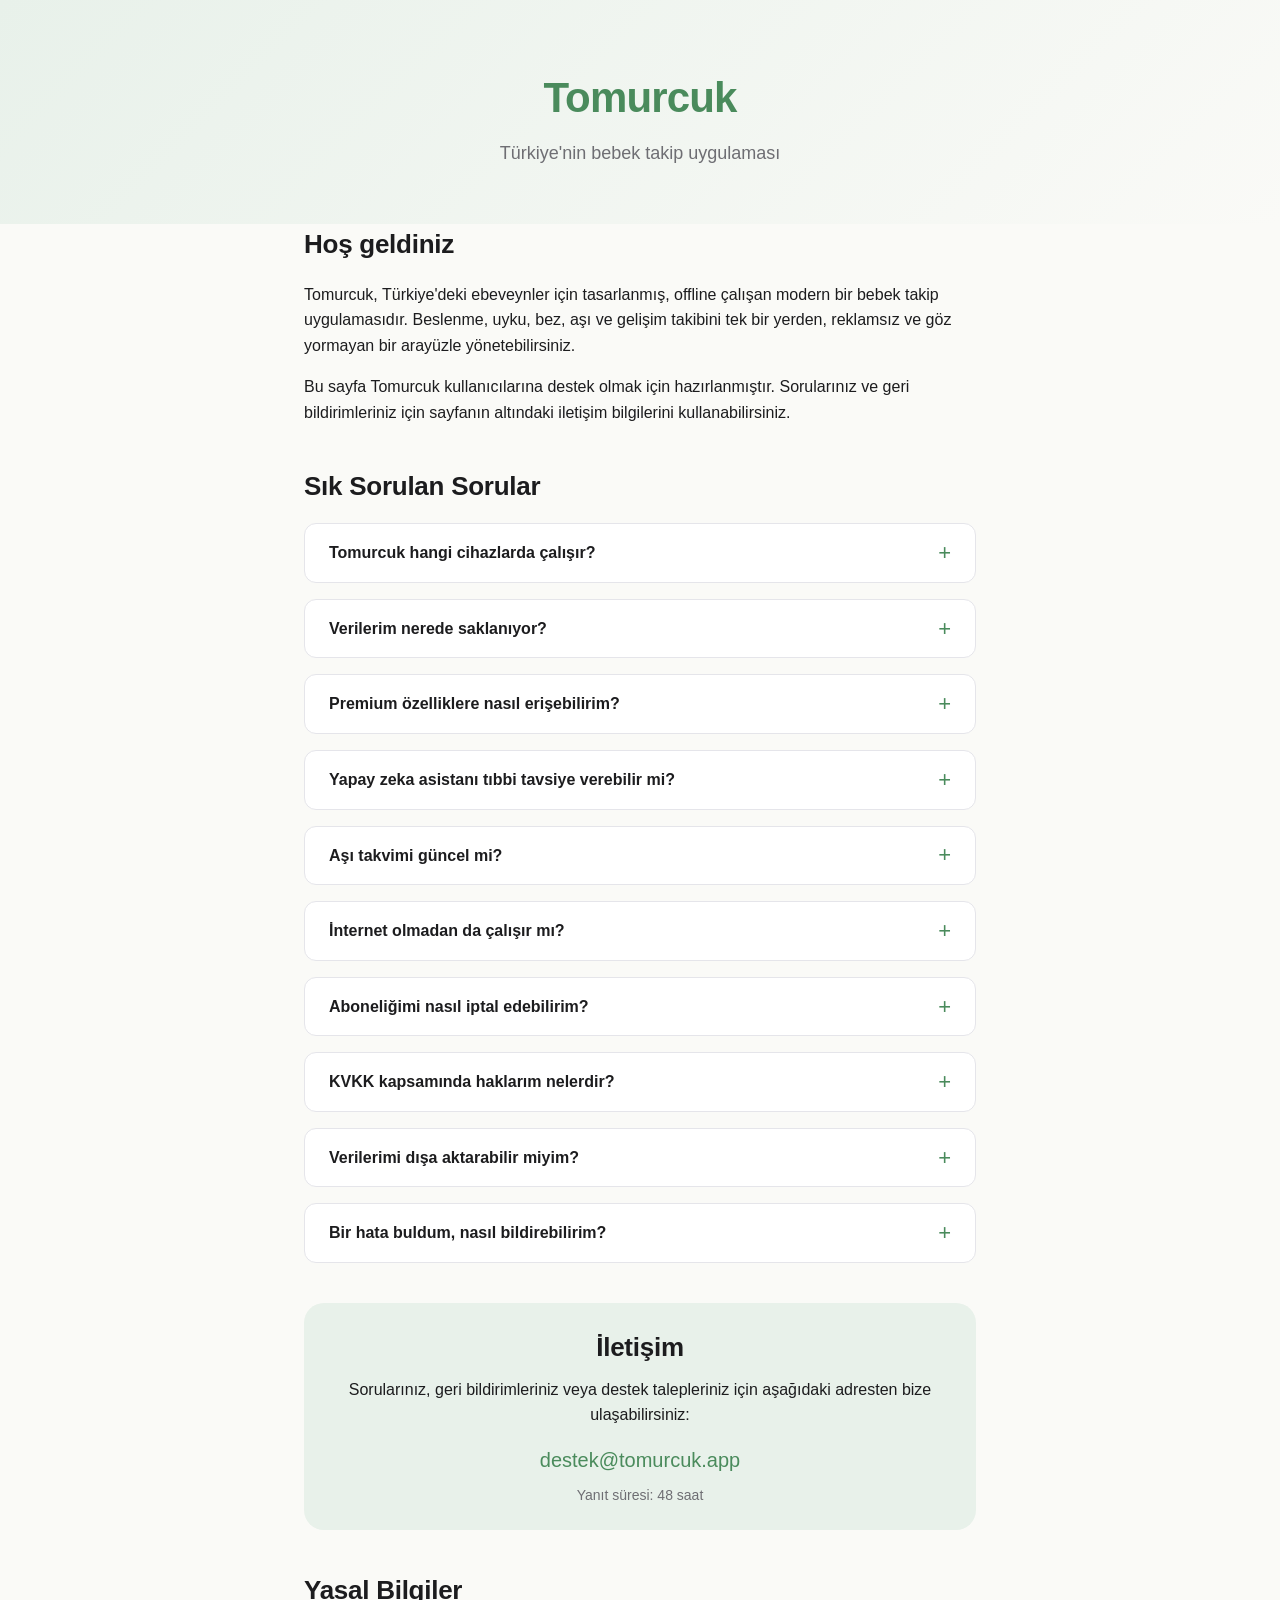
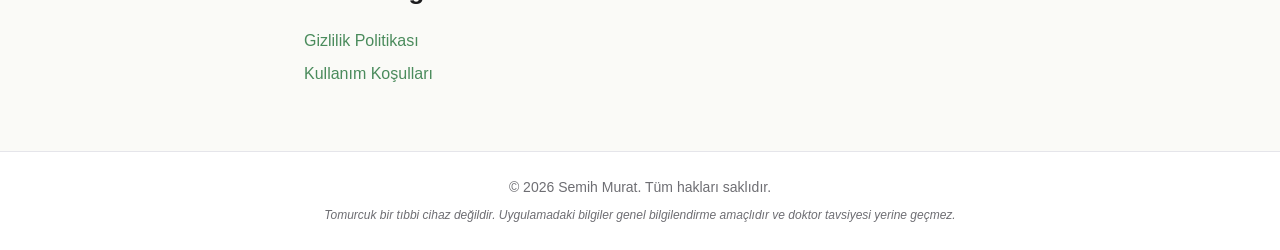
==== index.html @ 0580f62c "Initial States" ====
<!DOCTYPE html>
<html lang="tr">
<head>
  <meta charset="UTF-8">
  <meta name="viewport" content="width=device-width, initial-scale=1.0">
  <meta name="description" content="Tomurcuk — Türkiye'ye özel, KVKK uyumlu bebek takip uygulaması. Beslenme, uyku, bez, aşı ve gelişim takibi tek bir yerde.">
  <title>Tomurcuk — Destek</title>
  <link rel="stylesheet" href="style.css">
</head>
<body>
  <header class="hero">
    <div class="container">
      <h1 class="logo">Tomurcuk</h1>
      <p class="tagline">Türkiye'nin bebek takip uygulaması</p>
    </div>
  </header>

  <main class="container">
    <section class="intro">
      <h2>Hoş geldiniz</h2>
      <p>
        Tomurcuk, Türkiye'deki ebeveynler için tasarlanmış, offline çalışan
        modern bir bebek takip uygulamasıdır. Beslenme, uyku, bez, aşı ve
        gelişim takibini tek bir yerden, reklamsız ve göz yormayan bir arayüzle
        yönetebilirsiniz.
      </p>
      <p>
        Bu sayfa Tomurcuk kullanıcılarına destek olmak için hazırlanmıştır.
        Sorularınız ve geri bildirimleriniz için sayfanın altındaki iletişim
        bilgilerini kullanabilirsiniz.
      </p>
    </section>

    <section class="faq">
      <h2>Sık Sorulan Sorular</h2>

      <details>
        <summary>Tomurcuk hangi cihazlarda çalışır?</summary>
        <p>
          Tomurcuk, iOS 26.0 ve üzeri sürümlere sahip iPhone cihazlarda çalışır.
          Yapay zeka asistanı, iOS 26.1 ve üzeri sürümlerde Apple Foundation
          Models ile çalışır; daha eski sürümlerde ise premium kullanıcılar için
          Google Gemini fallback üzerinden hizmet verir.
        </p>
      </details>

      <details>
        <summary>Verilerim nerede saklanıyor?</summary>
        <p>
          Tüm bebek verileri varsayılan olarak yalnızca cihazınızda saklanır.
          iCloud yedekleme özelliğini etkinleştirirseniz, verileriniz Apple'ın
          CloudKit altyapısı üzerinden Apple ID'nize bağlı olarak şifreli
          biçimde senkronize edilir. Verileriniz hiçbir zaman üçüncü taraflarla
          paylaşılmaz.
        </p>
      </details>

      <details>
        <summary>Premium özelliklere nasıl erişebilirim?</summary>
        <p>
          Premium abonelik aylık ₺29,99 veya yıllık ₺199,99 olarak sunulur.
          Yeni kullanıcılar için 7 gün ücretsiz deneme dönemi mevcuttur.
          Abonelik, uygulama içindeki ayarlar ekranından veya yapay zeka
          asistanı sekmesinden başlatılabilir. Tüm satın alımlar Apple App Store
          üzerinden işlenir; iptal işlemleri Apple ID ayarlarından yapılır.
        </p>
      </details>

      <details>
        <summary>Yapay zeka asistanı tıbbi tavsiye verebilir mi?</summary>
        <p>
          Hayır. Tomurcuk'un yapay zeka asistanı genel bilgilendirme amaçlıdır
          ve doktor tavsiyesi yerine geçmez. Acil durumlarda asistan sizi en
          yakın sağlık kuruluşuna veya 112 Acil Çağrı Merkezi'ne yönlendirir.
          Bebeğinizin sağlığıyla ilgili kararlar için lütfen çocuk doktorunuza
          başvurun.
        </p>
      </details>

      <details>
        <summary>Aşı takvimi güncel mi?</summary>
        <p>
          Evet. Tomurcuk, T.C. Sağlık Bakanlığı'nın 2025 güncel bebeklik dönemi
          aşı takvimini içerir. 6'lı karma aşı (DaBT-İPA-Hib-HepB) dahil tüm
          aşılar takvime uygun şekilde planlanır.
        </p>
      </details>

      <details>
        <summary>İnternet olmadan da çalışır mı?</summary>
        <p>
          Evet. Tomurcuk offline-first prensibiyle tasarlanmıştır. Beslenme,
          uyku, bez, aşı, gelişim takibi ve tüm temel özellikler internet
          bağlantısı olmadan tam işlevsel çalışır. Yalnızca yapay zeka asistanı
          (premium özellik) ve iCloud yedekleme internet bağlantısı gerektirir.
        </p>
      </details>

      <details>
        <summary>Aboneliğimi nasıl iptal edebilirim?</summary>
        <p>
          App Store abonelikleri Apple üzerinden yönetilir. iPhone'unuzda
          <strong>Ayarlar &rarr; [Adınız] &rarr; Abonelikler</strong> yolunu
          izleyerek Tomurcuk aboneliğinizi iptal edebilirsiniz. İptal sonrası
          mevcut abonelik dönemi sonuna kadar premium özelliklerden
          yararlanmaya devam edersiniz.
        </p>
      </details>

      <details>
        <summary>KVKK kapsamında haklarım nelerdir?</summary>
        <p>
          6698 sayılı Kişisel Verilerin Korunması Kanunu kapsamında verilerinize
          erişme, düzeltme, silme ve işlenmesine itiraz etme haklarınız vardır.
          Tomurcuk verilerinizi cihazınızda tuttuğu için verilerinize doğrudan
          uygulama içinden erişebilir, dilediğiniz zaman silebilirsiniz.
          Detaylı bilgi için <a href="privacy.html">Gizlilik Politikası</a>
          sayfasını inceleyebilirsiniz.
        </p>
      </details>

      <details>
        <summary>Verilerimi dışa aktarabilir miyim?</summary>
        <p>
          Evet. Premium kullanıcılar JSON formatında tüm verilerini ve PDF
          formatında doktor randevuları için hazır rapor oluşturabilir. Bu
          özellik <strong>Ayarlar &rarr; Veri Yönetimi</strong> ekranında yer
          alır.
        </p>
      </details>

      <details>
        <summary>Bir hata buldum, nasıl bildirebilirim?</summary>
        <p>
          Karşılaştığınız sorunu mümkünse cihaz modeli, iOS sürümü ve sorunun
          oluştuğu adımlarla birlikte
          <a href="mailto:destek@tomurcuk.app">destek@tomurcuk.app</a> adresine
          iletmeniz yeterlidir. Geri bildirimlerinize 48 saat içinde dönüş
          yaparız.
        </p>
      </details>
    </section>

    <section class="contact">
      <h2>İletişim</h2>
      <p>
        Sorularınız, geri bildirimleriniz veya destek talepleriniz için
        aşağıdaki adresten bize ulaşabilirsiniz:
      </p>
      <p class="email">
        <a href="mailto:destek@tomurcuk.app">destek@tomurcuk.app</a>
      </p>
      <p class="response-time">Yanıt süresi: 48 saat</p>
    </section>

    <section class="links">
      <h2>Yasal Bilgiler</h2>
      <ul>
        <li><a href="privacy.html">Gizlilik Politikası</a></li>
        <li><a href="terms.html">Kullanım Koşulları</a></li>
      </ul>
    </section>
  </main>

  <footer>
    <div class="container">
      <p>&copy; 2026 Semih Murat. Tüm hakları saklıdır.</p>
      <p class="disclaimer">
        Tomurcuk bir tıbbi cihaz değildir. Uygulamadaki bilgiler genel
        bilgilendirme amaçlıdır ve doktor tavsiyesi yerine geçmez.
      </p>
    </div>
  </footer>
</body>
</html>
---- style.css ----
/* Tomurcuk Destek Sayfası — Tasarım Dili
   ========================================
   Renk paleti uygulamadaki AppColors token'larıyla uyumlu:
   - primaryGreen tonları (Tomurcuk yeşili)
   - soft pastel arka planlar
   - generous whitespace
   - SF Pro / Inter rounded tipografi (system fallback)
*/

:root {
  --color-bg: #FAFAF7;
  --color-bg-card: #FFFFFF;
  --color-text-primary: #1C1C1E;
  --color-text-secondary: #6E6E73;
  --color-accent: #4A8B5C;
  --color-accent-soft: #E8F1EA;
  --color-border: #E5E5EA;
  --color-link: #4A8B5C;
  --color-link-hover: #2F6B41;

  --space-xs: 8px;
  --space-sm: 16px;
  --space-md: 24px;
  --space-lg: 40px;
  --space-xl: 64px;

  --radius-sm: 8px;
  --radius-md: 12px;
  --radius-lg: 20px;

  --font-display: -apple-system, BlinkMacSystemFont, "SF Pro Rounded", "SF Pro Display",
    "Inter", "Helvetica Neue", Arial, sans-serif;
  --font-body: -apple-system, BlinkMacSystemFont, "SF Pro Text", "Inter",
    "Helvetica Neue", Arial, sans-serif;

  --max-width: 720px;
}

@media (prefers-color-scheme: dark) {
  :root {
    --color-bg: #1C1C1E;
    --color-bg-card: #2C2C2E;
    --color-text-primary: #F2F2F7;
    --color-text-secondary: #AEAEB2;
    --color-accent: #7CB89A;
    --color-accent-soft: #2C3A30;
    --color-border: #38383A;
    --color-link: #7CB89A;
    --color-link-hover: #A8D4BC;
  }
}

* {
  box-sizing: border-box;
  margin: 0;
  padding: 0;
}

html {
  scroll-behavior: smooth;
}

body {
  background: var(--color-bg);
  color: var(--color-text-primary);
  font-family: var(--font-body);
  font-size: 16px;
  line-height: 1.6;
  -webkit-font-smoothing: antialiased;
  -moz-osx-font-smoothing: grayscale;
}

.container {
  max-width: var(--max-width);
  margin: 0 auto;
  padding: 0 var(--space-md);
}

/* Hero */
.hero {
  background: linear-gradient(135deg, var(--color-accent-soft) 0%, var(--color-bg) 100%);
  padding: var(--space-xl) 0 var(--space-lg);
  text-align: center;
}

.logo {
  font-family: var(--font-display);
  font-size: 42px;
  font-weight: 700;
  letter-spacing: -0.02em;
  color: var(--color-accent);
  margin-bottom: var(--space-xs);
}

.logo a {
  color: var(--color-accent);
  text-decoration: none;
}

.tagline {
  font-size: 18px;
  color: var(--color-text-secondary);
  font-weight: 500;
}

/* Main */
main {
  padding: var(--space-lg) var(--space-md);
}

main.legal {
  padding-top: var(--space-lg);
  padding-bottom: var(--space-xl);
}

section {
  margin-bottom: var(--space-lg);
}

h2 {
  font-family: var(--font-display);
  font-size: 26px;
  font-weight: 600;
  letter-spacing: -0.01em;
  margin-bottom: var(--space-sm);
  color: var(--color-text-primary);
}

h3 {
  font-family: var(--font-display);
  font-size: 18px;
  font-weight: 600;
  margin-top: var(--space-md);
  margin-bottom: var(--space-xs);
  color: var(--color-text-primary);
}

p {
  margin-bottom: var(--space-sm);
  color: var(--color-text-primary);
}

a {
  color: var(--color-link);
  text-decoration: none;
  font-weight: 500;
  transition: color 0.15s ease;
}

a:hover {
  color: var(--color-link-hover);
  text-decoration: underline;
}

ul {
  margin: var(--space-sm) 0;
  padding-left: var(--space-md);
}

li {
  margin-bottom: var(--space-xs);
  color: var(--color-text-primary);
}

strong {
  font-weight: 600;
  color: var(--color-text-primary);
}

/* FAQ */
.faq details {
  background: var(--color-bg-card);
  border: 1px solid var(--color-border);
  border-radius: var(--radius-md);
  padding: var(--space-sm) var(--space-md);
  margin-bottom: var(--space-sm);
  transition: border-color 0.15s ease;
}

.faq details[open] {
  border-color: var(--color-accent);
}

.faq summary {
  cursor: pointer;
  font-weight: 600;
  font-size: 16px;
  color: var(--color-text-primary);
  list-style: none;
  position: relative;
  padding-right: var(--space-md);
}

.faq summary::-webkit-details-marker {
  display: none;
}

.faq summary::after {
  content: "+";
  position: absolute;
  right: 0;
  top: 50%;
  transform: translateY(-50%);
  font-size: 22px;
  font-weight: 300;
  color: var(--color-accent);
  transition: transform 0.2s ease;
}

.faq details[open] summary::after {
  content: "−";
}

.faq details p {
  margin-top: var(--space-sm);
  color: var(--color-text-secondary);
}

/* Contact */
.contact {
  background: var(--color-accent-soft);
  border-radius: var(--radius-lg);
  padding: var(--space-md);
  text-align: center;
}

.contact h2 {
  margin-bottom: var(--space-xs);
}

.email {
  font-size: 20px;
  font-weight: 600;
  margin: var(--space-sm) 0 var(--space-xs);
}

.response-time {
  font-size: 14px;
  color: var(--color-text-secondary);
  margin: 0;
}

/* Links */
.links ul {
  list-style: none;
  padding: 0;
}

.links li {
  margin-bottom: var(--space-xs);
}

/* Legal Pages */
.legal .meta {
  font-size: 14px;
  color: var(--color-text-secondary);
  margin-bottom: var(--space-lg);
  padding-bottom: var(--space-sm);
  border-bottom: 1px solid var(--color-border);
}

.legal section {
  margin-bottom: var(--space-md);
}

.legal h2 {
  font-size: 22px;
  margin-top: var(--space-lg);
}

.legal h2:first-of-type {
  margin-top: 0;
}

.back-link {
  margin-top: var(--space-xl);
  padding-top: var(--space-md);
  border-top: 1px solid var(--color-border);
  text-align: center;
}

/* Footer */
footer {
  background: var(--color-bg-card);
  border-top: 1px solid var(--color-border);
  padding: var(--space-md) 0;
  margin-top: var(--space-xl);
  text-align: center;
}

footer p {
  font-size: 14px;
  color: var(--color-text-secondary);
  margin-bottom: var(--space-xs);
}

footer .disclaimer {
  font-size: 12px;
  font-style: italic;
  margin: 0;
}

/* Responsive */
@media (max-width: 600px) {
  .logo {
    font-size: 36px;
  }

  .tagline {
    font-size: 16px;
  }

  h2 {
    font-size: 22px;
  }

  .hero {
    padding: var(--space-lg) 0 var(--space-md);
  }

  main {
    padding: var(--space-md) var(--space-sm);
  }
}
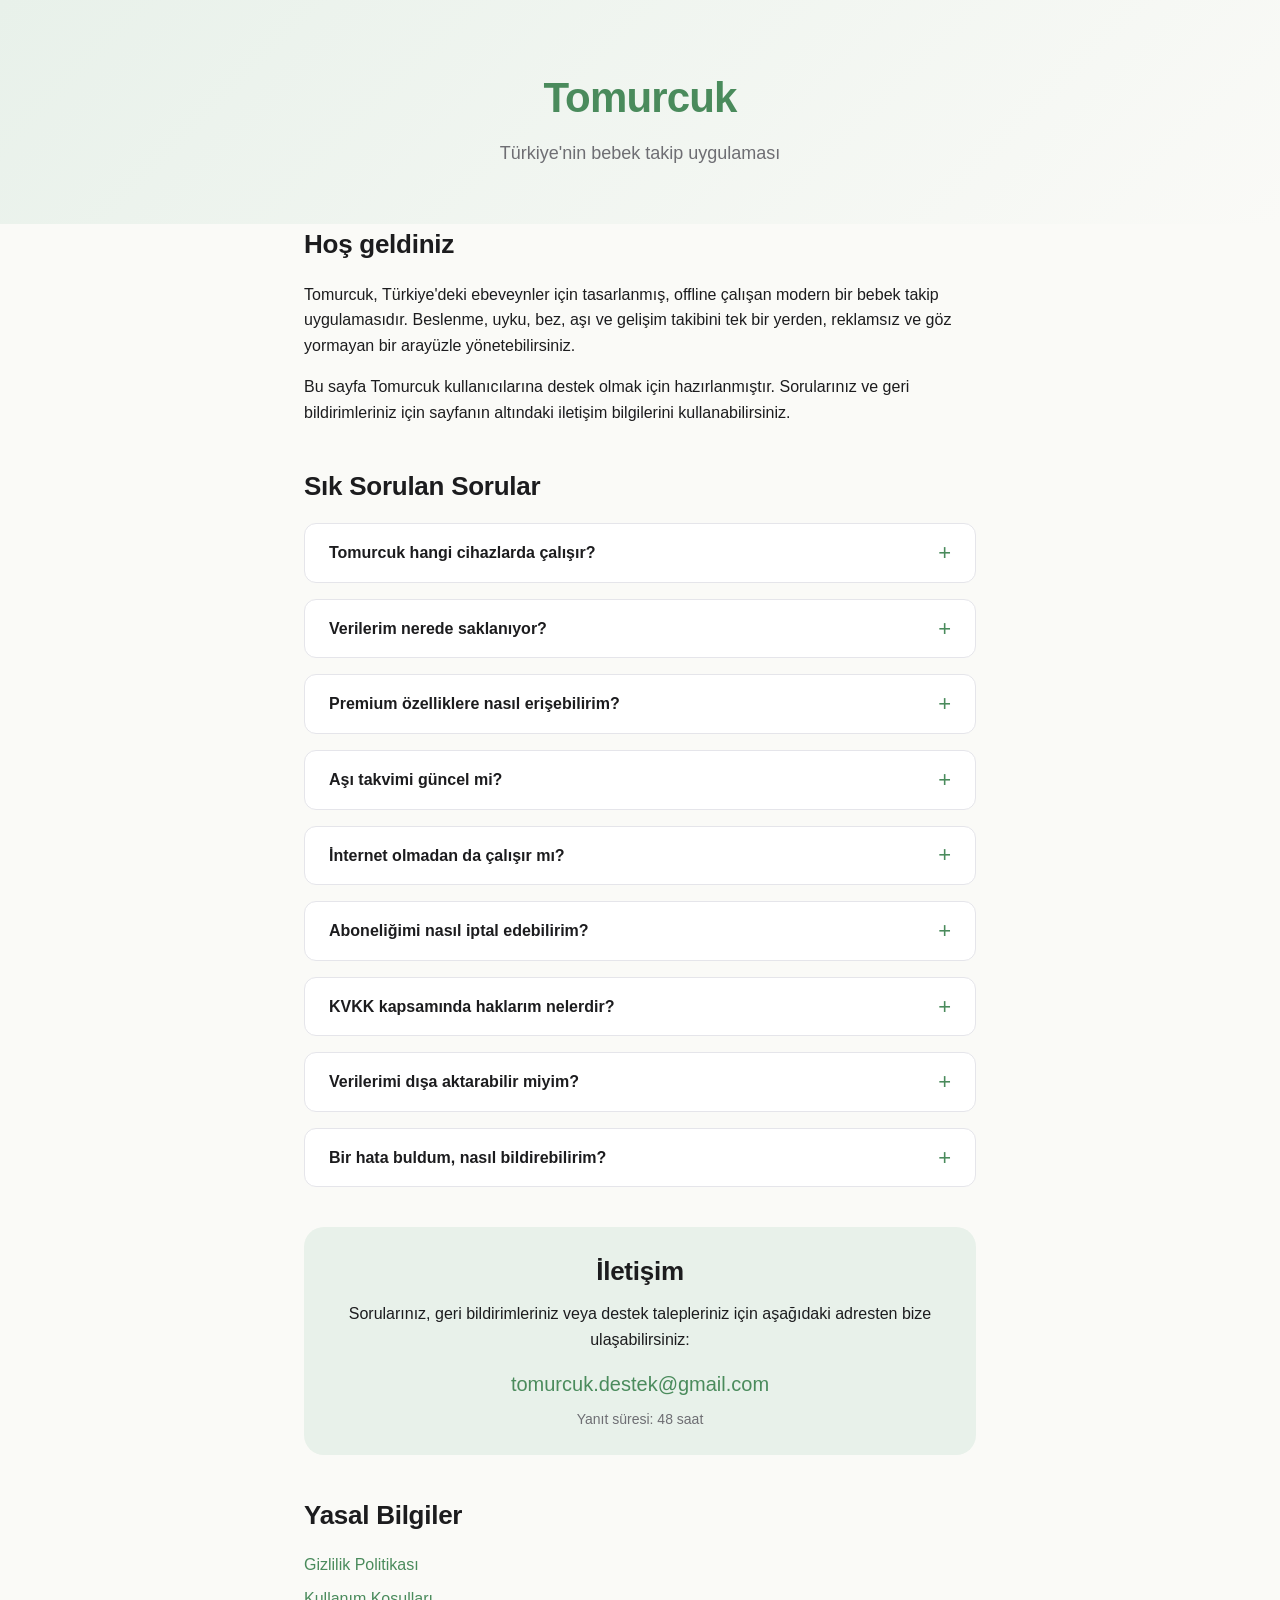
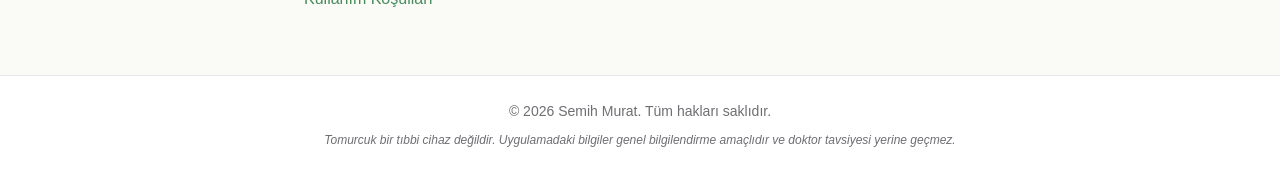
==== commit 82006288: "Revise FAQ content for clarity and accuracy Updated various FAQ sections for clarity and accuracy, i" ====
--- a/index.html
+++ b/index.html
@@ -38,49 +38,41 @@
         <summary>Tomurcuk hangi cihazlarda çalışır?</summary>
         <p>
           Tomurcuk, iOS 26.0 ve üzeri sürümlere sahip iPhone cihazlarda çalışır.
-          Yapay zeka asistanı, iOS 26.1 ve üzeri sürümlerde Apple Foundation
-          Models ile çalışır; daha eski sürümlerde ise premium kullanıcılar için
-          Google Gemini fallback üzerinden hizmet verir.
         </p>
       </details>
 
       <details>
         <summary>Verilerim nerede saklanıyor?</summary>
         <p>
-          Tüm bebek verileri varsayılan olarak yalnızca cihazınızda saklanır.
-          iCloud yedekleme özelliğini etkinleştirirseniz, verileriniz Apple'ın
-          CloudKit altyapısı üzerinden Apple ID'nize bağlı olarak şifreli
-          biçimde senkronize edilir. Verileriniz hiçbir zaman üçüncü taraflarla
-          paylaşılmaz.
+          Tüm bebek verileri yalnızca cihazınızda saklanır. Tomurcuk hiçbir
+          sunucuya veri göndermez, hesap oluşturmanızı istemez ve verilerinizi
+          hiçbir zaman üçüncü taraflarla paylaşmaz. iPhone'unuzun iCloud
+          Yedekleme özelliği açıksa, uygulama verileri cihazınızın genel
+          yedeğine dahil edilebilir.
         </p>
       </details>
 
       <details>
         <summary>Premium özelliklere nasıl erişebilirim?</summary>
         <p>
-          Premium abonelik aylık ₺29,99 veya yıllık ₺199,99 olarak sunulur.
-          Yeni kullanıcılar için 7 gün ücretsiz deneme dönemi mevcuttur.
-          Abonelik, uygulama içindeki ayarlar ekranından veya yapay zeka
-          asistanı sekmesinden başlatılabilir. Tüm satın alımlar Apple App Store
-          üzerinden işlenir; iptal işlemleri Apple ID ayarlarından yapılır.
+          Premium; uyku penceresi tahmini, haftalık içgörüler, PDF doktor raporu
+          ve birden fazla bebek takibini (en fazla 4) içerir. Aylık ve yıllık
+          otomatik yenilenen abonelik olarak sunulur; güncel fiyatlar uygulama
+          içinde ve App Store'da gösterilir. Yıllık planda uygun yeni aboneler
+          için 7 gün ücretsiz deneme vardır. Aboneliği uygulamada
+          <strong>Ayarlar &rarr; Premium'a geç</strong> ekranından
+          başlatabilirsiniz. Tüm satın alımlar Apple App Store üzerinden
+          işlenir. Ayrıntılar için <a href="terms.html">Kullanım Koşulları</a>
+          sayfasına bakabilirsiniz. Kayıt, aşı, gelişim ve büyüme takibi gibi
+          tüm temel özellikler ücretsizdir.
         </p>
       </details>
 
-      <details>
-        <summary>Yapay zeka asistanı tıbbi tavsiye verebilir mi?</summary>
-        <p>
-          Hayır. Tomurcuk'un yapay zeka asistanı genel bilgilendirme amaçlıdır
-          ve doktor tavsiyesi yerine geçmez. Acil durumlarda asistan sizi en
-          yakın sağlık kuruluşuna veya 112 Acil Çağrı Merkezi'ne yönlendirir.
-          Bebeğinizin sağlığıyla ilgili kararlar için lütfen çocuk doktorunuza
-          başvurun.
-        </p>
-      </details>
 
       <details>
         <summary>Aşı takvimi güncel mi?</summary>
         <p>
-          Evet. Tomurcuk, T.C. Sağlık Bakanlığı'nın 2025 güncel bebeklik dönemi
+          Evet. Tomurcuk, T.C. Sağlık Bakanlığı'nın 2026 güncel bebeklik dönemi
           aşı takvimini içerir. 6'lı karma aşı (DaBT-İPA-Hib-HepB) dahil tüm
           aşılar takvime uygun şekilde planlanır.
         </p>
@@ -91,8 +83,8 @@
         <p>
           Evet. Tomurcuk offline-first prensibiyle tasarlanmıştır. Beslenme,
           uyku, bez, aşı, gelişim takibi ve tüm temel özellikler internet
-          bağlantısı olmadan tam işlevsel çalışır. Yalnızca yapay zeka asistanı
-          (premium özellik) ve iCloud yedekleme internet bağlantısı gerektirir.
+          bağlantısı olmadan tam işlevsel çalışır. Yalnızca Premium satın alma
+          ve abonelik doğrulama işlemleri için App Store bağlantısı gerekir.
         </p>
       </details>
 
@@ -122,10 +114,10 @@
       <details>
         <summary>Verilerimi dışa aktarabilir miyim?</summary>
         <p>
-          Evet. Premium kullanıcılar JSON formatında tüm verilerini ve PDF
-          formatında doktor randevuları için hazır rapor oluşturabilir. Bu
-          özellik <strong>Ayarlar &rarr; Veri Yönetimi</strong> ekranında yer
-          alır.
+          Evet. Tüm kullanıcılar verilerini JSON formatında dışa aktarabilir.
+          Premium kullanıcılar ayrıca doktor randevuları için hazır PDF rapor
+          oluşturabilir. Bu özellikler <strong>Ayarlar &rarr; Veri &rarr;
+          Verileri Dışarı Aktar</strong> ekranında yer alır.
         </p>
       </details>
 
@@ -134,7 +126,7 @@
         <p>
           Karşılaştığınız sorunu mümkünse cihaz modeli, iOS sürümü ve sorunun
           oluştuğu adımlarla birlikte
-          <a href="mailto:destek@tomurcuk.app">destek@tomurcuk.app</a> adresine
+          <a href="mailto:tomurcuk.destek@gmail.com">tomurcuk.destek@gmail.com</a> adresine
           iletmeniz yeterlidir. Geri bildirimlerinize 48 saat içinde dönüş
           yaparız.
         </p>
@@ -148,7 +140,7 @@
         aşağıdaki adresten bize ulaşabilirsiniz:
       </p>
       <p class="email">
-        <a href="mailto:destek@tomurcuk.app">destek@tomurcuk.app</a>
+        <a href="mailto:tomurcuk.destek@gmail.com">tomurcuk.destek@gmail.com</a>
       </p>
       <p class="response-time">Yanıt süresi: 48 saat</p>
     </section>
